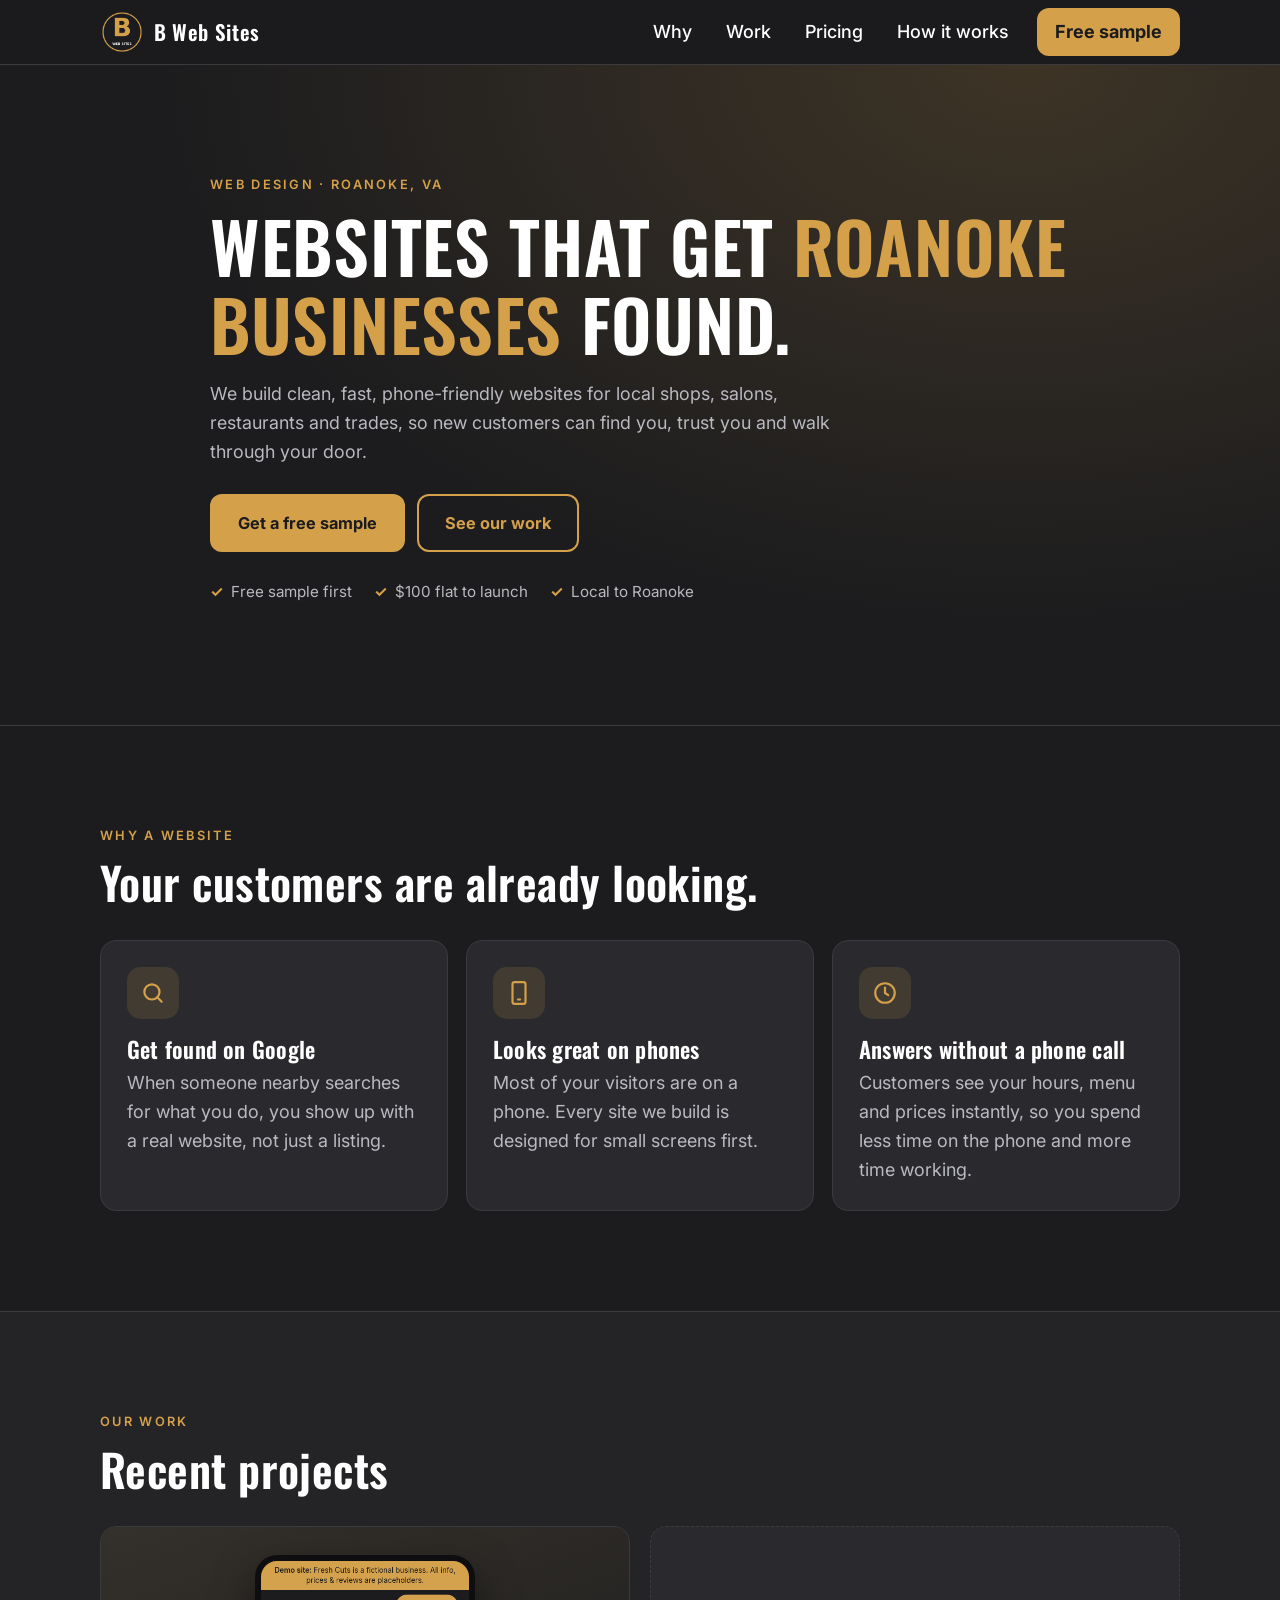
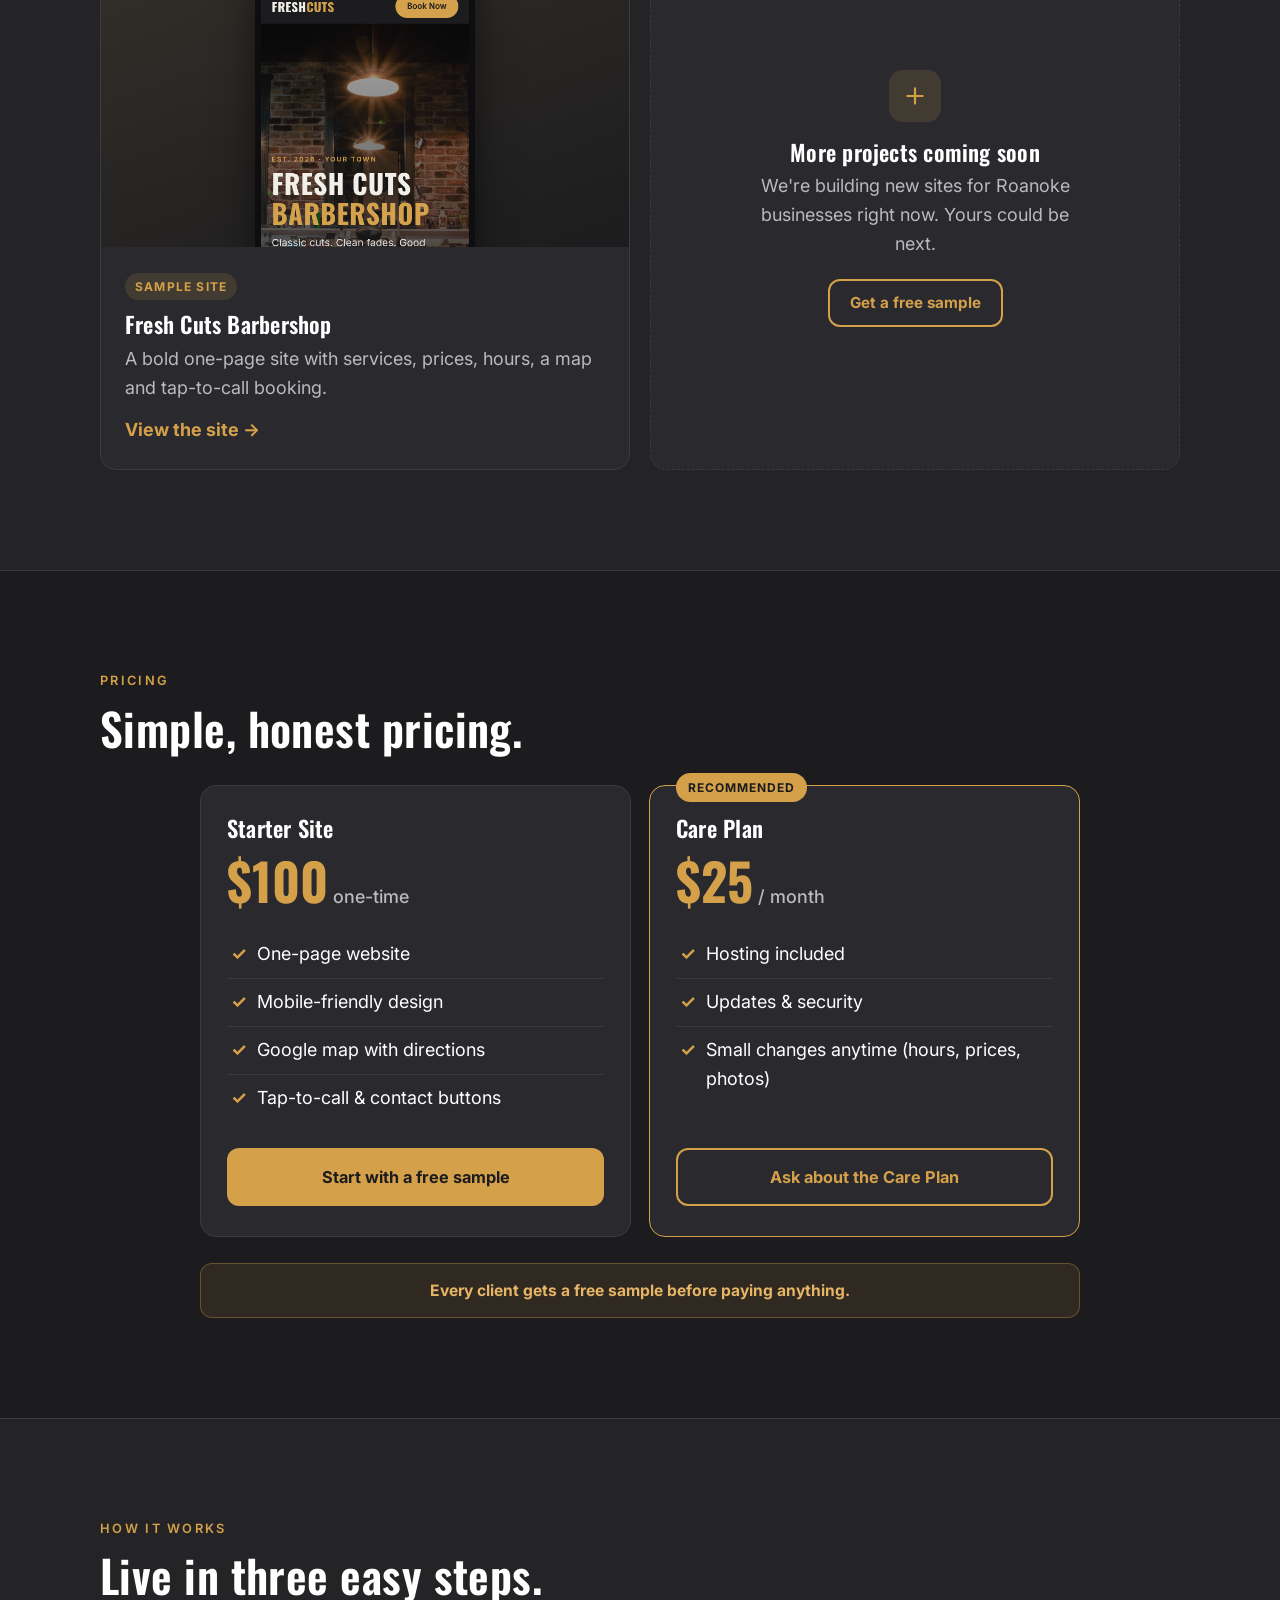
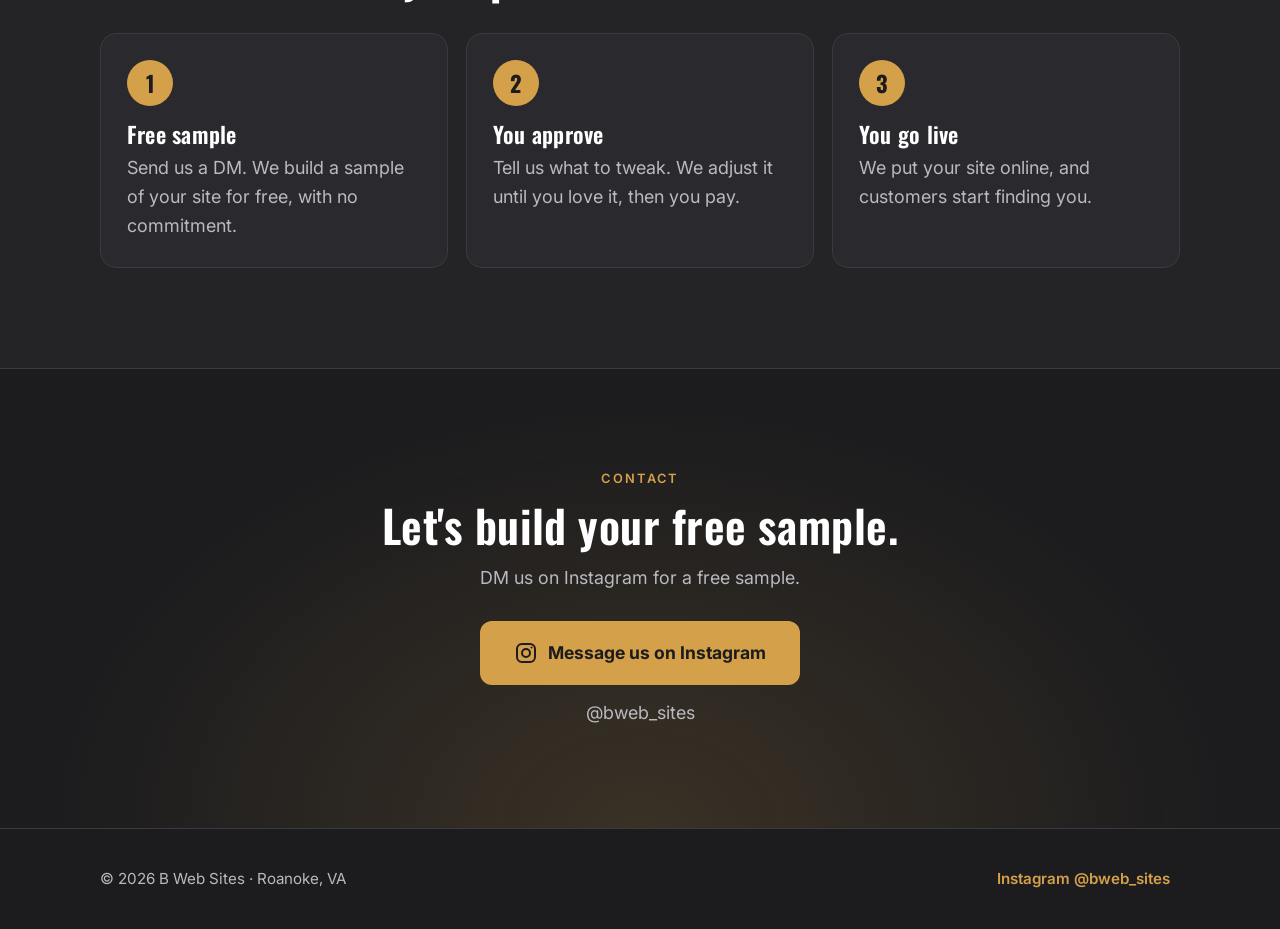
==== index.html @ 7616b116 "B Web Sites site with Fresh Cuts sample" ====
<!DOCTYPE html>
<html lang="en">
<head>
<meta charset="utf-8">
<meta name="viewport" content="width=device-width, initial-scale=1, viewport-fit=cover">
<title>B Web Sites · Websites for Roanoke Small Businesses</title>
<meta name="description" content="B Web Sites builds simple, mobile-friendly websites for Roanoke, VA small businesses. Free sample before you pay anything.">
<meta name="theme-color" content="#1c1c1e">
<link rel="icon" type="image/png" href="logo.png">
<link rel="apple-touch-icon" href="logo.png">
<link rel="preconnect" href="https://fonts.googleapis.com">
<link rel="preconnect" href="https://fonts.gstatic.com" crossorigin>
<link href="https://fonts.googleapis.com/css2?family=Inter:wght@400;500;600;700&family=Oswald:wght@500;600;700&display=swap" rel="stylesheet">
<link rel="stylesheet" href="style.css">
</head>
<body>

<header class="site-header">
  <div class="wrap header-inner">
    <a href="#top" class="brand" aria-label="B Web Sites home">
      <img src="logo.png" alt="B Web Sites logo" width="44" height="44">
      <span>B Web Sites</span>
    </a>
    <button class="nav-toggle" aria-label="Open menu" aria-expanded="false" aria-controls="nav">
      <span></span><span></span><span></span>
    </button>
    <nav id="nav" class="nav">
      <a href="#why">Why</a>
      <a href="#work">Work</a>
      <a href="#pricing">Pricing</a>
      <a href="#how">How it works</a>
      <a href="#contact" class="nav-cta">Free sample</a>
    </nav>
  </div>
</header>

<main id="top">

  <section class="hero">
    <div class="wrap hero-inner">
      <p class="eyebrow">Web design · Roanoke, VA</p>
      <h1>Websites that get <span class="gold">Roanoke businesses</span> found.</h1>
      <p class="lead">We build clean, fast, phone-friendly websites for local shops, salons, restaurants and trades, so new customers can find you, trust you and walk through your door.</p>
      <div class="btn-row">
        <a href="#contact" class="btn btn-gold">Get a free sample</a>
        <a href="#work" class="btn btn-outline">See our work</a>
      </div>
      <ul class="hero-points">
        <li>Free sample first</li>
        <li>$100 flat to launch</li>
        <li>Local to Roanoke</li>
      </ul>
    </div>
  </section>

  <section id="why" class="section">
    <div class="wrap">
      <p class="eyebrow">Why a website</p>
      <h2>Your customers are already looking.</h2>
      <div class="cards three">
        <article class="card">
          <div class="icon" aria-hidden="true">
            <svg viewBox="0 0 24 24"><circle cx="11" cy="11" r="7"/><path d="M20 20l-4-4"/></svg>
          </div>
          <h3>Get found on Google</h3>
          <p>When someone nearby searches for what you do, you show up with a real website, not just a listing.</p>
        </article>
        <article class="card">
          <div class="icon" aria-hidden="true">
            <svg viewBox="0 0 24 24"><rect x="6" y="2" width="12" height="20" rx="2"/><path d="M11 18h2"/></svg>
          </div>
          <h3>Looks great on phones</h3>
          <p>Most of your visitors are on a phone. Every site we build is designed for small screens first.</p>
        </article>
        <article class="card">
          <div class="icon" aria-hidden="true">
            <svg viewBox="0 0 24 24"><circle cx="12" cy="12" r="9"/><path d="M12 7v5l3 2"/></svg>
          </div>
          <h3>Answers without a phone call</h3>
          <p>Customers see your hours, menu and prices instantly, so you spend less time on the phone and more time working.</p>
        </article>
      </div>
    </div>
  </section>

  <section id="work" class="section alt">
    <div class="wrap">
      <p class="eyebrow">Our work</p>
      <h2>Recent projects</h2>
      <div class="work-grid">
        <a class="work-card" href="fresh-cuts/">
          <div class="work-img">
            <img src="fresh-cuts.png" alt="Fresh Cuts Barbershop website shown on a phone" loading="lazy" width="390" height="844">
          </div>
          <div class="work-body">
            <span class="tag">Sample site</span>
            <h3>Fresh Cuts Barbershop</h3>
            <p>A bold one-page site with services, prices, hours, a map and tap-to-call booking.</p>
            <span class="link">View the site <span aria-hidden="true">→</span></span>
          </div>
        </a>
        <div class="work-card soon">
          <div class="soon-inner">
            <div class="icon" aria-hidden="true">
              <svg viewBox="0 0 24 24"><path d="M12 5v7v7M5 12h7h7"/></svg>
            </div>
            <h3>More projects coming soon</h3>
            <p>We're building new sites for Roanoke businesses right now. Yours could be next.</p>
            <a href="#contact" class="btn btn-outline btn-sm">Get a free sample</a>
          </div>
        </div>
      </div>
    </div>
  </section>

  <section id="pricing" class="section">
    <div class="wrap">
      <p class="eyebrow">Pricing</p>
      <h2>Simple, honest pricing.</h2>
      <div class="cards two">
        <article class="price-card">
          <h3>Starter Site</h3>
          <p class="price"><span class="amt">$100</span> <span class="per">one-time</span></p>
          <ul class="checks">
            <li>One-page website</li>
            <li>Mobile-friendly design</li>
            <li>Google map with directions</li>
            <li>Tap-to-call &amp; contact buttons</li>
          </ul>
          <a href="#contact" class="btn btn-gold btn-block">Start with a free sample</a>
        </article>
        <article class="price-card featured">
          <span class="badge">Recommended</span>
          <h3>Care Plan</h3>
          <p class="price"><span class="amt">$25</span> <span class="per">/ month</span></p>
          <ul class="checks">
            <li>Hosting included</li>
            <li>Updates &amp; security</li>
            <li>Small changes anytime (hours, prices, photos)</li>
          </ul>
          <a href="#contact" class="btn btn-outline btn-block">Ask about the Care Plan</a>
        </article>
      </div>
      <p class="note"><strong>Every client gets a free sample before paying anything.</strong></p>
    </div>
  </section>

  <section id="how" class="section alt">
    <div class="wrap">
      <p class="eyebrow">How it works</p>
      <h2>Live in three easy steps.</h2>
      <ol class="steps">
        <li>
          <span class="num">1</span>
          <h3>Free sample</h3>
          <p>Send us a DM. We build a sample of your site for free, with no commitment.</p>
        </li>
        <li>
          <span class="num">2</span>
          <h3>You approve</h3>
          <p>Tell us what to tweak. We adjust it until you love it, then you pay.</p>
        </li>
        <li>
          <span class="num">3</span>
          <h3>You go live</h3>
          <p>We put your site online, and customers start finding you.</p>
        </li>
      </ol>
    </div>
  </section>

  <section id="contact" class="section contact">
    <div class="wrap contact-inner">
      <p class="eyebrow">Contact</p>
      <h2>Let's build your free sample.</h2>
      <p class="lead">DM us on Instagram for a free sample.</p>
      <a href="https://www.instagram.com/bweb_sites/" class="btn btn-gold btn-lg" target="_blank" rel="noopener">
        <svg class="ig" viewBox="0 0 24 24" aria-hidden="true"><rect x="3" y="3" width="18" height="18" rx="5"/><circle cx="12" cy="12" r="4"/><circle cx="17.5" cy="6.5" r="1" class="dot"/></svg>
        Message us on Instagram
      </a>
      <p class="handle">@bweb_sites</p>
    </div>
  </section>

</main>

<footer class="site-footer">
  <div class="wrap footer-inner">
    <p>© 2026 B Web Sites · Roanoke, VA</p>
    <a href="https://www.instagram.com/bweb_sites/" target="_blank" rel="noopener">Instagram @bweb_sites</a>
  </div>
</footer>

<script>
  const t = document.querySelector('.nav-toggle'), n = document.getElementById('nav');
  t.addEventListener('click', () => {
    const open = n.classList.toggle('open');
    t.setAttribute('aria-expanded', open);
  });
  n.querySelectorAll('a').forEach(a => a.addEventListener('click', () => {
    n.classList.remove('open'); t.setAttribute('aria-expanded', false);
  }));
</script>
</body>
</html>
---- style.css ----
:root{
  --bg:#1c1c1e; --bg2:#242427; --card:#2a2a2e; --line:#3a3a3f;
  --gold:#d4a04a; --gold2:#e6b565; --text:#fff; --muted:#b9b9c0;
  --radius:16px;
}
*{box-sizing:border-box;margin:0;padding:0}
html{scroll-behavior:smooth;scroll-padding-top:76px;-webkit-text-size-adjust:100%}
body{background:var(--bg);color:var(--text);font-family:Inter,system-ui,-apple-system,sans-serif;font-size:17px;line-height:1.6;-webkit-font-smoothing:antialiased}
img{max-width:100%;display:block}
a{color:inherit}
.wrap{width:100%;max-width:1120px;margin:0 auto;padding:0 20px}
h1,h2,h3{font-family:Oswald,Impact,sans-serif;font-weight:600;line-height:1.1;letter-spacing:.01em}
h1{font-size:clamp(2.5rem,9vw,4.4rem);text-transform:uppercase}
h2{font-size:clamp(2rem,6vw,2.8rem);margin-bottom:32px}
h3{font-size:1.4rem;margin-bottom:8px}
.gold{color:var(--gold)}
.eyebrow{color:var(--gold);font-weight:600;font-size:.8rem;letter-spacing:.18em;text-transform:uppercase;margin-bottom:12px}
.lead{color:var(--muted);font-size:1.12rem;max-width:620px}

/* Header */
.site-header{position:sticky;top:0;z-index:50;background:rgba(28,28,30,.92);backdrop-filter:blur(10px);-webkit-backdrop-filter:blur(10px);border-bottom:1px solid var(--line)}
.header-inner{display:flex;align-items:center;justify-content:space-between;height:64px}
.brand{display:flex;align-items:center;gap:10px;text-decoration:none;font-family:Oswald,sans-serif;font-size:1.3rem;font-weight:600;letter-spacing:.03em}
.brand img{width:44px;height:44px;border-radius:50%}
.nav-toggle{width:48px;height:48px;background:none;border:0;display:flex;flex-direction:column;justify-content:center;align-items:center;gap:5px;cursor:pointer}
.nav-toggle span{width:24px;height:2px;background:var(--text);border-radius:2px}
.nav{position:absolute;top:64px;left:0;right:0;background:var(--bg);border-bottom:1px solid var(--line);display:none;flex-direction:column;padding:8px 20px 20px}
.nav.open{display:flex}
.nav a{text-decoration:none;padding:14px 4px;font-weight:500;border-bottom:1px solid var(--line)}
.nav a.nav-cta{border:0;margin-top:12px;text-align:center;background:var(--gold);color:#1c1c1e;border-radius:12px;font-weight:700}

/* Buttons */
.btn{display:inline-flex;align-items:center;justify-content:center;gap:10px;min-height:54px;padding:14px 26px;border-radius:12px;font-weight:700;font-size:1.02rem;text-decoration:none;transition:transform .15s,background .15s,color .15s;border:2px solid transparent}
.btn:active{transform:scale(.98)}
.btn-gold{background:var(--gold);color:#1c1c1e}
.btn-gold:hover{background:var(--gold2)}
.btn-outline{border-color:var(--gold);color:var(--gold)}
.btn-outline:hover{background:var(--gold);color:#1c1c1e}
.btn-sm{min-height:48px;padding:10px 20px;font-size:.95rem}
.btn-lg{min-height:60px;font-size:1.1rem;padding:16px 32px}
.btn-block{width:100%}
.btn-row{display:flex;flex-direction:column;gap:12px;margin-top:28px}

/* Hero */
.hero{padding:64px 0 72px;background:radial-gradient(ellipse at 80% 0%,rgba(212,160,74,.18),transparent 60%),var(--bg);border-bottom:1px solid var(--line)}
.hero h1{margin-bottom:18px}
.hero-points{list-style:none;display:flex;flex-wrap:wrap;gap:10px 22px;margin-top:28px;color:var(--muted);font-size:.95rem}
.hero-points li::before{content:"✓";color:var(--gold);font-weight:700;margin-right:8px}

/* Sections */
.section{padding:72px 0}
.section.alt{background:var(--bg2);border-top:1px solid var(--line);border-bottom:1px solid var(--line)}
.cards{display:grid;gap:18px}
.card{background:var(--card);border:1px solid var(--line);border-radius:var(--radius);padding:26px}
.card p{color:var(--muted)}
.icon{width:52px;height:52px;border-radius:14px;background:rgba(212,160,74,.14);display:grid;place-items:center;margin-bottom:18px}
.icon svg{width:26px;height:26px;fill:none;stroke:var(--gold);stroke-width:2;stroke-linecap:round;stroke-linejoin:round}

/* Work */
.work-grid{display:grid;gap:20px}
.work-card{background:var(--card);border:1px solid var(--line);border-radius:var(--radius);overflow:hidden;text-decoration:none;display:flex;flex-direction:column;transition:transform .2s,border-color .2s}
a.work-card:hover{transform:translateY(-4px);border-color:var(--gold)}
.work-img{background:linear-gradient(160deg,#34302a,#1c1c1e);padding:28px 28px 0;display:flex;justify-content:center;height:320px;overflow:hidden}
.work-img img{width:220px;height:auto;border-radius:22px 22px 0 0;border:6px solid #0e0e10;border-bottom:0;box-shadow:0 20px 40px rgba(0,0,0,.5);object-fit:cover;object-position:top}
.work-body{padding:24px}
.work-body p{color:var(--muted);margin-bottom:14px}
.tag{display:inline-block;font-size:.75rem;font-weight:700;letter-spacing:.1em;text-transform:uppercase;color:var(--gold);background:rgba(212,160,74,.14);padding:4px 10px;border-radius:999px;margin-bottom:12px}
.link{color:var(--gold);font-weight:700}
.soon{border-style:dashed;justify-content:center}
.soon-inner{padding:36px 26px;text-align:center;display:flex;flex-direction:column;align-items:center}
.soon-inner p{color:var(--muted);margin-bottom:20px;max-width:340px}

/* Pricing */
.price-card{position:relative;background:var(--card);border:1px solid var(--line);border-radius:var(--radius);padding:30px 26px;display:flex;flex-direction:column}
.price-card.featured{border-color:var(--gold)}
.badge{position:absolute;top:-13px;left:26px;background:var(--gold);color:#1c1c1e;font-size:.75rem;font-weight:700;letter-spacing:.08em;text-transform:uppercase;padding:5px 12px;border-radius:999px}
.price{margin:6px 0 20px}
.amt{font-family:Oswald,sans-serif;font-size:3.2rem;font-weight:700;color:var(--gold);line-height:1}
.per{color:var(--muted);font-weight:500}
.checks{list-style:none;margin-bottom:26px;flex:1}
.checks li{padding:9px 0 9px 30px;position:relative;border-bottom:1px solid var(--line)}
.checks li:last-child{border-bottom:0}
.checks li::before{content:"✓";position:absolute;left:4px;color:var(--gold);font-weight:700}
.note{margin-top:26px;text-align:center;background:rgba(212,160,74,.1);border:1px solid rgba(212,160,74,.35);border-radius:12px;padding:14px 18px;color:var(--gold2);font-size:.98rem}

/* Steps */
.steps{list-style:none;display:grid;gap:18px}
.steps li{background:var(--card);border:1px solid var(--line);border-radius:var(--radius);padding:26px}
.steps p{color:var(--muted)}
.num{display:grid;place-items:center;width:46px;height:46px;border-radius:50%;background:var(--gold);color:#1c1c1e;font-family:Oswald,sans-serif;font-size:1.4rem;font-weight:700;margin-bottom:16px}

/* Contact */
.contact{text-align:center;background:radial-gradient(ellipse at 50% 100%,rgba(212,160,74,.16),transparent 65%),var(--bg)}
.contact-inner{display:flex;flex-direction:column;align-items:center}
.contact h2{margin-bottom:14px}
.contact .lead{margin-bottom:28px}
.ig{width:24px;height:24px;fill:none;stroke:currentColor;stroke-width:2}
.ig .dot{fill:currentColor;stroke:none}
.handle{margin-top:14px;color:var(--muted)}

/* Footer */
.site-footer{border-top:1px solid var(--line);padding:28px 0 calc(28px + env(safe-area-inset-bottom))}
.footer-inner{display:flex;flex-direction:column;gap:10px;align-items:center;text-align:center;color:var(--muted);font-size:.95rem}
.site-footer a{color:var(--gold);text-decoration:none;padding:10px;font-weight:600}

/* Tablet+ */
@media (min-width:640px){
  .btn-row{flex-direction:row}
  .cards.two,.work-grid{grid-template-columns:1fr 1fr}
}
@media (min-width:900px){
  body{font-size:18px}
  .nav-toggle{display:none}
  .nav{position:static;display:flex;flex-direction:row;align-items:center;gap:6px;padding:0;border:0;background:none}
  .nav a{border:0;padding:10px 14px;border-radius:10px}
  .nav a:hover{color:var(--gold)}
  .nav a.nav-cta{margin:0 0 0 8px;padding:10px 18px}
  .nav a.nav-cta:hover{color:#1c1c1e;background:var(--gold2)}
  .hero{padding:110px 0 120px}
  .hero-inner{max-width:900px}
  .section{padding:100px 0}
  .cards.three,.steps{grid-template-columns:repeat(3,1fr)}
  .cards.two{max-width:880px;margin:0 auto}
  .note{max-width:880px;margin-left:auto;margin-right:auto}
  .footer-inner{flex-direction:row;justify-content:space-between}
}
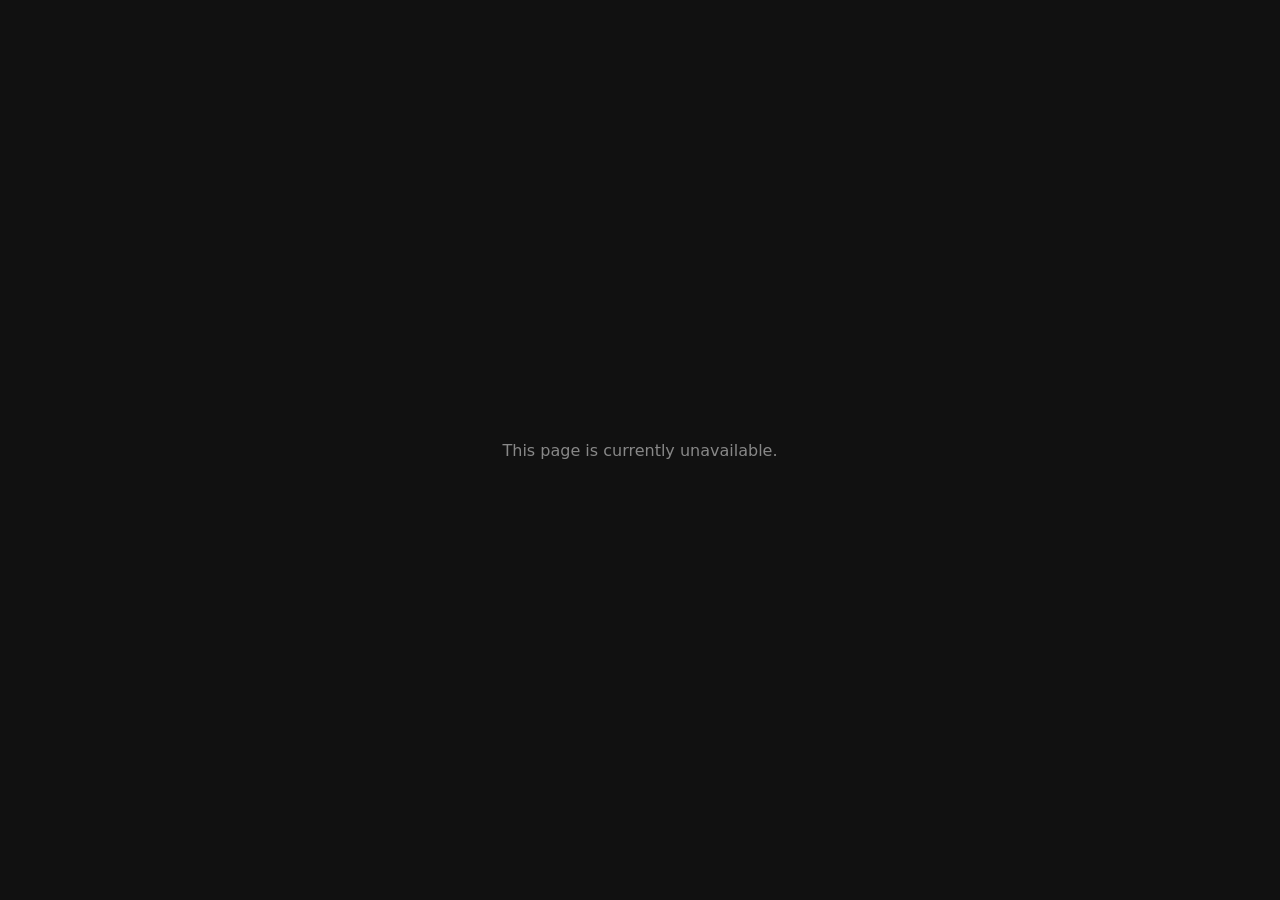
==== commit 0e9e1e52: "Pause site (full site restorable from previous commit b2b9895)" ====
--- a/index.html
+++ b/index.html
@@ -1,205 +1 @@
-<!DOCTYPE html>
-<html lang="en">
-<head>
-<meta charset="utf-8">
-<meta name="viewport" content="width=device-width, initial-scale=1, viewport-fit=cover">
-<title>B Web Sites · Websites for Roanoke Small Businesses</title>
-<meta name="description" content="B Web Sites builds simple, mobile-friendly websites for Roanoke, VA small businesses. Free sample before you pay anything.">
-<meta name="theme-color" content="#1c1c1e">
-<link rel="icon" type="image/png" href="logo.png">
-<link rel="apple-touch-icon" href="logo.png">
-<link rel="preconnect" href="https://fonts.googleapis.com">
-<link rel="preconnect" href="https://fonts.gstatic.com" crossorigin>
-<link href="https://fonts.googleapis.com/css2?family=Inter:wght@400;500;600;700&family=Oswald:wght@500;600;700&display=swap" rel="stylesheet">
-<link rel="stylesheet" href="style.css">
-</head>
-<body>
-
-<header class="site-header">
-  <div class="wrap header-inner">
-    <a href="#top" class="brand" aria-label="B Web Sites home">
-      <img src="logo.png" alt="B Web Sites logo" width="44" height="44">
-      <span>B Web Sites</span>
-    </a>
-    <button class="nav-toggle" aria-label="Open menu" aria-expanded="false" aria-controls="nav">
-      <span></span><span></span><span></span>
-    </button>
-    <nav id="nav" class="nav">
-      <a href="#why">Why</a>
-      <a href="#work">Work</a>
-      <a href="#pricing">Pricing</a>
-      <a href="#how">How it works</a>
-      <a href="#contact" class="nav-cta">Free sample</a>
-    </nav>
-  </div>
-</header>
-
-<main id="top">
-
-  <section class="hero">
-    <div class="wrap hero-inner">
-      <p class="eyebrow">Web design · Roanoke, VA</p>
-      <h1>Websites that get <span class="gold">Roanoke businesses</span> found.</h1>
-      <p class="lead">We build clean, fast, phone-friendly websites for local shops, salons, restaurants and trades, so new customers can find you, trust you and walk through your door.</p>
-      <div class="btn-row">
-        <a href="#contact" class="btn btn-gold">Get a free sample</a>
-        <a href="#work" class="btn btn-outline">See our work</a>
-      </div>
-      <ul class="hero-points">
-        <li>Free sample first</li>
-        <li>$100 flat to launch</li>
-        <li>Local to Roanoke</li>
-      </ul>
-    </div>
-  </section>
-
-  <section id="why" class="section">
-    <div class="wrap">
-      <p class="eyebrow">Why a website</p>
-      <h2>Your customers are already looking.</h2>
-      <div class="cards three">
-        <article class="card">
-          <div class="icon" aria-hidden="true">
-            <svg viewBox="0 0 24 24"><circle cx="11" cy="11" r="7"/><path d="M20 20l-4-4"/></svg>
-          </div>
-          <h3>Get found on Google</h3>
-          <p>When someone nearby searches for what you do, you show up with a real website, not just a listing.</p>
-        </article>
-        <article class="card">
-          <div class="icon" aria-hidden="true">
-            <svg viewBox="0 0 24 24"><rect x="6" y="2" width="12" height="20" rx="2"/><path d="M11 18h2"/></svg>
-          </div>
-          <h3>Looks great on phones</h3>
-          <p>Most of your visitors are on a phone. Every site we build is designed for small screens first.</p>
-        </article>
-        <article class="card">
-          <div class="icon" aria-hidden="true">
-            <svg viewBox="0 0 24 24"><circle cx="12" cy="12" r="9"/><path d="M12 7v5l3 2"/></svg>
-          </div>
-          <h3>Answers without a phone call</h3>
-          <p>Customers see your hours, menu and prices instantly, so you spend less time on the phone and more time working.</p>
-        </article>
-      </div>
-    </div>
-  </section>
-
-  <section id="work" class="section alt">
-    <div class="wrap">
-      <p class="eyebrow">Our work</p>
-      <h2>Recent projects</h2>
-      <div class="work-grid">
-        <a class="work-card" href="fresh-cuts/">
-          <div class="work-img">
-            <img src="fresh-cuts.png" alt="Fresh Cuts Barbershop website shown on a phone" loading="lazy" width="390" height="844">
-          </div>
-          <div class="work-body">
-            <span class="tag">Sample site</span>
-            <h3>Fresh Cuts Barbershop</h3>
-            <p>A bold one-page site with services, prices, hours, a map and tap-to-call booking.</p>
-            <span class="link">View the site <span aria-hidden="true">→</span></span>
-          </div>
-        </a>
-        <div class="work-card soon">
-          <div class="soon-inner">
-            <div class="icon" aria-hidden="true">
-              <svg viewBox="0 0 24 24"><path d="M12 5v7v7M5 12h7h7"/></svg>
-            </div>
-            <h3>More projects coming soon</h3>
-            <p>We're building new sites for Roanoke businesses right now. Yours could be next.</p>
-            <a href="#contact" class="btn btn-outline btn-sm">Get a free sample</a>
-          </div>
-        </div>
-      </div>
-    </div>
-  </section>
-
-  <section id="pricing" class="section">
-    <div class="wrap">
-      <p class="eyebrow">Pricing</p>
-      <h2>Simple, honest pricing.</h2>
-      <div class="cards two">
-        <article class="price-card">
-          <h3>Starter Site</h3>
-          <p class="price"><span class="amt">$100</span> <span class="per">one-time</span></p>
-          <ul class="checks">
-            <li>One-page website</li>
-            <li>Mobile-friendly design</li>
-            <li>Google map with directions</li>
-            <li>Tap-to-call &amp; contact buttons</li>
-          </ul>
-          <a href="#contact" class="btn btn-gold btn-block">Start with a free sample</a>
-        </article>
-        <article class="price-card featured">
-          <span class="badge">Recommended</span>
-          <h3>Care Plan</h3>
-          <p class="price"><span class="amt">$25</span> <span class="per">/ month</span></p>
-          <ul class="checks">
-            <li>Hosting included</li>
-            <li>Updates &amp; security</li>
-            <li>Small changes anytime (hours, prices, photos)</li>
-          </ul>
-          <a href="#contact" class="btn btn-outline btn-block">Ask about the Care Plan</a>
-        </article>
-      </div>
-      <p class="note"><strong>Every client gets a free sample before paying anything.</strong></p>
-    </div>
-  </section>
-
-  <section id="how" class="section alt">
-    <div class="wrap">
-      <p class="eyebrow">How it works</p>
-      <h2>Live in three easy steps.</h2>
-      <ol class="steps">
-        <li>
-          <span class="num">1</span>
-          <h3>Free sample</h3>
-          <p>Send us a DM. We build a sample of your site for free, with no commitment.</p>
-        </li>
-        <li>
-          <span class="num">2</span>
-          <h3>You approve</h3>
-          <p>Tell us what to tweak. We adjust it until you love it, then you pay.</p>
-        </li>
-        <li>
-          <span class="num">3</span>
-          <h3>You go live</h3>
-          <p>We put your site online, and customers start finding you.</p>
-        </li>
-      </ol>
-    </div>
-  </section>
-
-  <section id="contact" class="section contact">
-    <div class="wrap contact-inner">
-      <p class="eyebrow">Contact</p>
-      <h2>Let's build your free sample.</h2>
-      <p class="lead">DM us on Instagram for a free sample.</p>
-      <a href="https://www.instagram.com/bweb_sites/" class="btn btn-gold btn-lg" target="_blank" rel="noopener">
-        <svg class="ig" viewBox="0 0 24 24" aria-hidden="true"><rect x="3" y="3" width="18" height="18" rx="5"/><circle cx="12" cy="12" r="4"/><circle cx="17.5" cy="6.5" r="1" class="dot"/></svg>
-        Message us on Instagram
-      </a>
-      <p class="handle">@bweb_sites</p>
-    </div>
-  </section>
-
-</main>
-
-<footer class="site-footer">
-  <div class="wrap footer-inner">
-    <p>© 2026 B Web Sites · Roanoke, VA</p>
-    <a href="https://www.instagram.com/bweb_sites/" target="_blank" rel="noopener">Instagram @bweb_sites</a>
-  </div>
-</footer>
-
-<script>
-  const t = document.querySelector('.nav-toggle'), n = document.getElementById('nav');
-  t.addEventListener('click', () => {
-    const open = n.classList.toggle('open');
-    t.setAttribute('aria-expanded', open);
-  });
-  n.querySelectorAll('a').forEach(a => a.addEventListener('click', () => {
-    n.classList.remove('open'); t.setAttribute('aria-expanded', false);
-  }));
-</script>
-</body>
-</html>
+<!doctype html><html><head><meta charset="utf-8"><meta name="viewport" content="width=device-width,initial-scale=1"><meta name="robots" content="noindex"><title>Unavailable</title><style>body{margin:0;height:100vh;display:flex;align-items:center;justify-content:center;background:#111;color:#888;font-family:system-ui,sans-serif}</style></head><body><p>This page is currently unavailable.</p></body></html>
